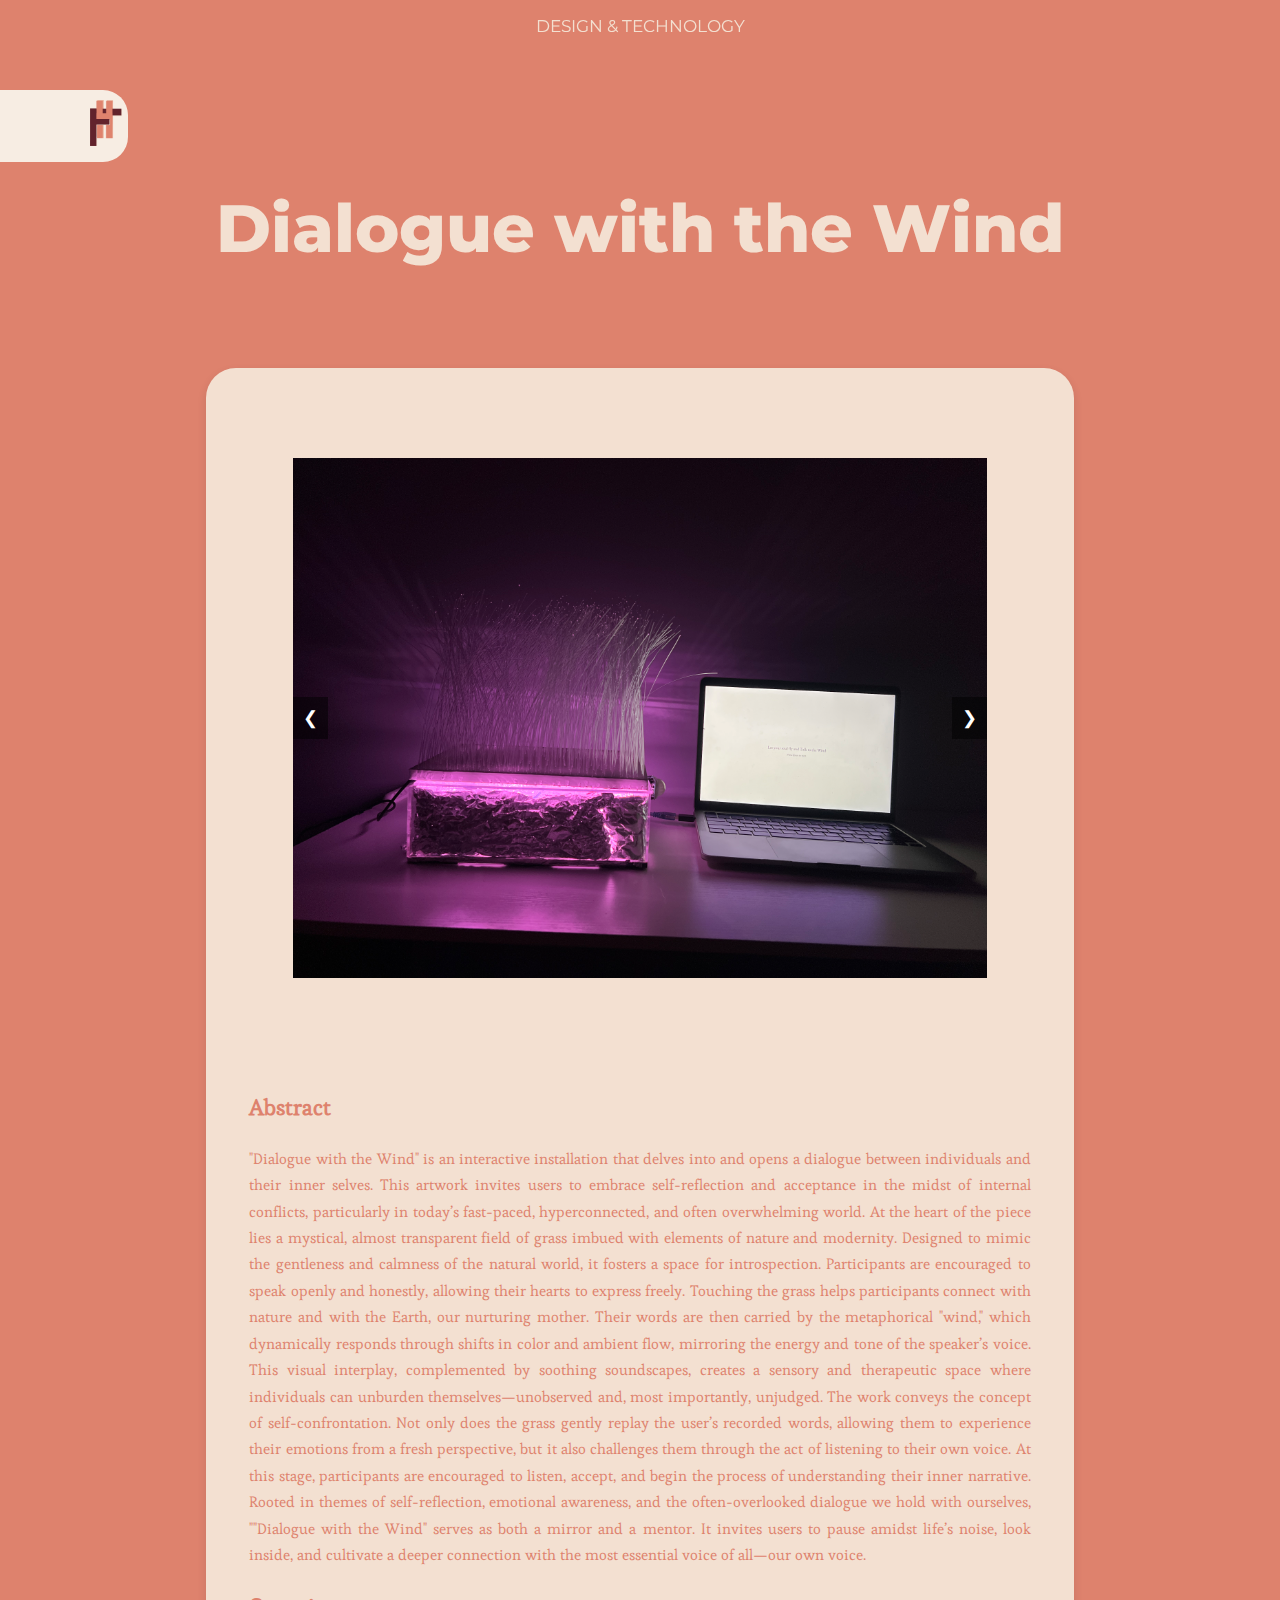
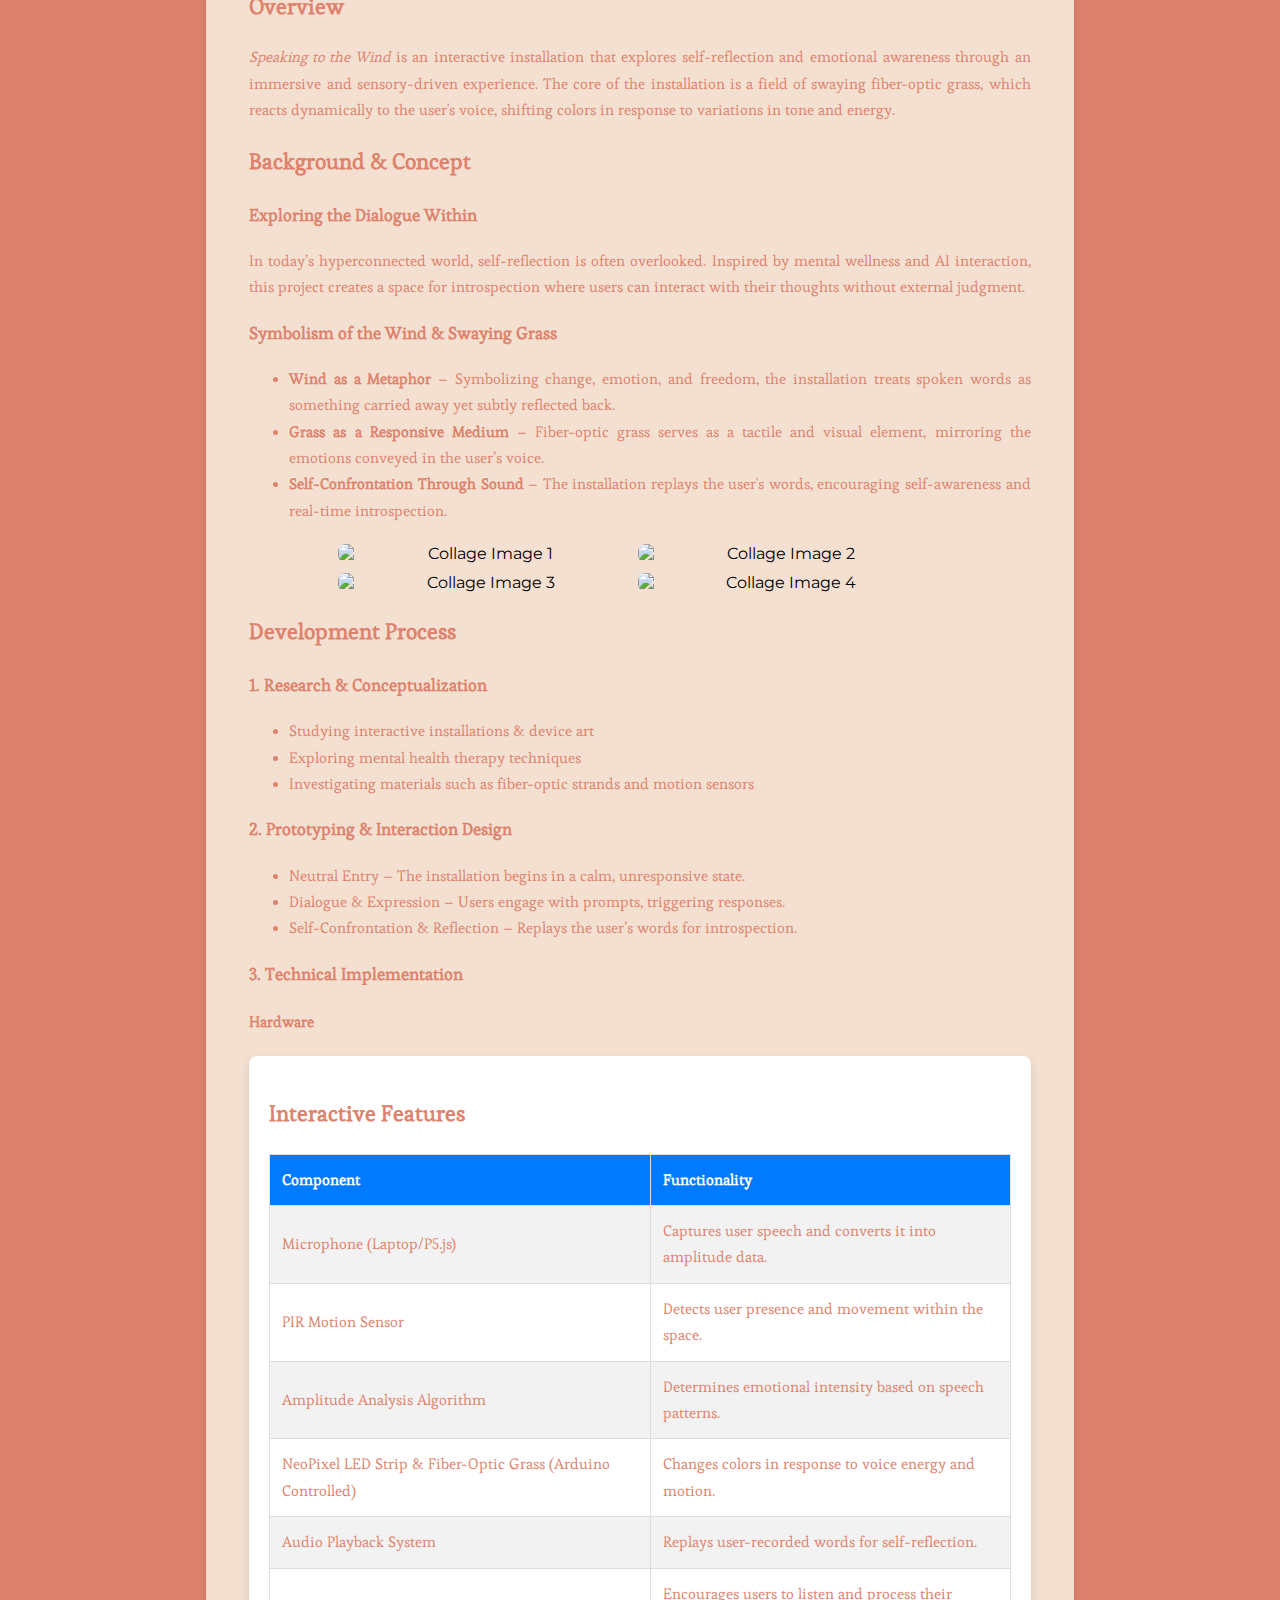
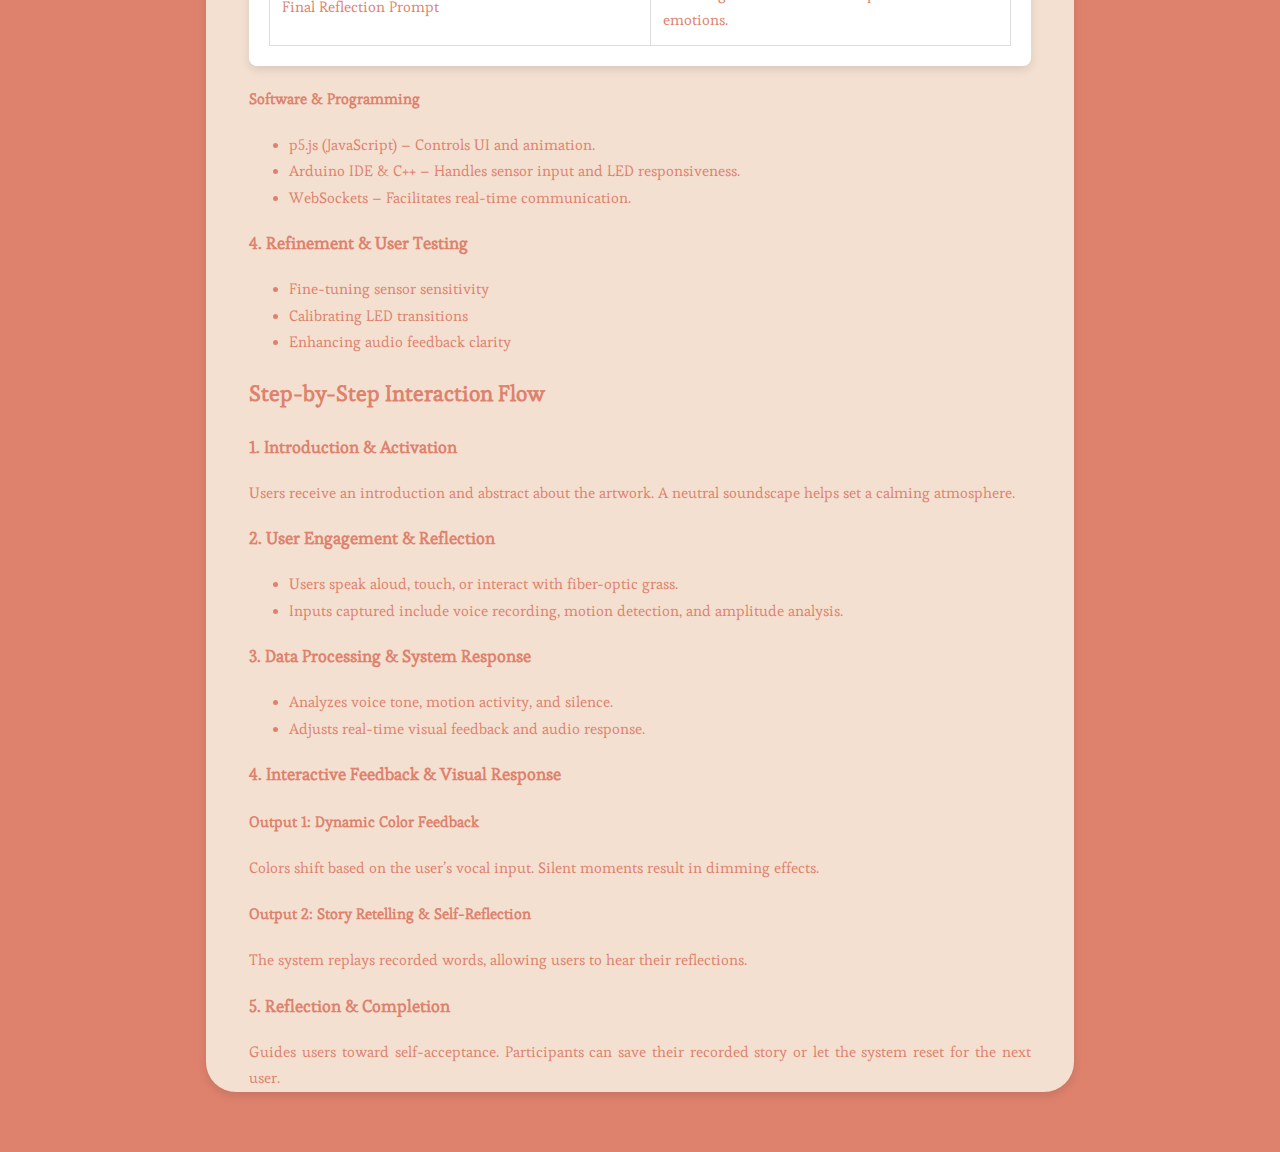
==== design&tech_dialogue.html @ aa722f59 "feb 3" ====
<!DOCTYPE html>
<html lang="en">
<head>
    <meta charset="UTF-8">
    <meta name="viewport" content="width=device-width, initial-scale=1.0, maximum-scale=1">
    <link href="design&tech_dialogue.css" rel="stylesheet">
    <!-- Fonts -->
    <link rel="preconnect" href="https://fonts.googleapis.com">
    <link rel="preconnect" href="https://fonts.gstatic.com" crossorigin>
    <link href="https://fonts.googleapis.com/css2?family=Montserrat:ital,wght@0,100..900;1,100..900&display=swap" rel="stylesheet">
    <link href="https://fonts.googleapis.com/css2?family=Pacifico&display=swap" rel="stylesheet">
    <link href="https://fonts.googleapis.com/css2?family=Esteban&display=swap" rel="stylesheet">
    <title>FELICIA TIFFANY HERTADA's PORTFOLIO WORK-DESIGN</title>
</head>
<body>
    <div id="white-overlay"></div>
    <div id="loader"></div>

    <div class="navigation">
        <div class="box">
            <img src="portfolio picture/logosmall.png" alt="" id="logosmall">
        </div>
        <ul class="navigationlist">
            <button class="navitem" id="home-link">Home</button>
            <button id="nav-hover">Work</button>
            <button class="navitem" id="creative-link">Creative</button>
            <button class="navitem" id="about-link">About</button>
            <button class="navitem" id="contact-link">Contact</button>
        </ul>
    </div>

    <header class="navbar">
        <div class="designitem item1"><a href="portfolio_work_design&technology.html">DESIGN & TECHNOLOGY</a></div>
    </header>
    
    <main>
        <div class="title">
            <h1>Dialogue with the Wind</h1>
        </div>

        <!-- Portfolio Section -->
        <section>
            <!-- <div class="artlist">
                <div class="art-container">
                    <div class="art-desc"> -->
                        <div class="container">
                        
                            <div class="slider-container">
                                <div class="slider" id="slider1">
                                <img class="slide" src="portfolio picture/design&tech/dialogue_main.JPG.jpg" alt="Slide 1">
                                <img class="slide" src="portfolio picture/design&tech/dialogue_2.JPG" alt="Slide 2">
                                <img class="slide" src="portfolio picture/design&tech/dialogue_3.JPG" alt="Slide 3">
                                <img class="slide" src="portfolio picture/design&tech/dialogue_4.JPG" alt="Slide 4">
                                <img class="slide" src="portfolio picture/design&tech/dialogue_5.JPG" alt="Slide 5">
                                 </div>
                                 <div class="navigation-buttons">
                                    <button class="prev" onclick="moveSlide(-1, 'slider1')">&#10094;</button>
                                    <button class="next" onclick="moveSlide(1, 'slider1')">&#10095;</button>
                                </div>
                            </div>
                            
                            <div class="desc">
                            <h2>Abstract</h2>
                            <p>"Dialogue with the Wind" is an interactive installation that delves into and opens a dialogue between individuals and their inner selves. This artwork invites users to embrace self-reflection and acceptance in the midst of internal conflicts, particularly in today’s fast-paced, hyperconnected, and often overwhelming world. At the heart of the piece lies a mystical, almost transparent field of grass imbued with elements of nature and modernity. Designed to mimic the gentleness and calmness of the natural world, it fosters a space for introspection.
                                Participants are encouraged to speak openly and honestly, allowing their hearts to express freely. Touching the grass helps participants connect with nature and with the Earth, our nurturing mother. Their words are then carried by the metaphorical "wind," which dynamically responds through shifts in color and ambient flow, mirroring the energy and tone of the speaker’s voice. This visual interplay, complemented by soothing soundscapes, creates a sensory and therapeutic space where individuals can unburden themselves—unobserved and, most importantly, unjudged.
                                The work conveys the concept of self-confrontation. Not only does the grass gently replay the user’s recorded words, allowing them to experience their emotions from a fresh perspective, but it also challenges them through the act of listening to their own voice. At this stage, participants are encouraged to listen, accept, and begin the process of understanding their inner narrative.
                                Rooted in themes of self-reflection, emotional awareness, and the often-overlooked dialogue we hold with ourselves, ""Dialogue with the Wind" serves as both a mirror and a mentor. It invites users to pause amidst life’s noise, look inside, and cultivate a deeper connection with the most essential voice of all—our own voice.
                            </p>
                            
                            <h2>Overview</h2>
                            <p><i>Speaking to the Wind</i> is an interactive installation that explores self-reflection and emotional awareness through an immersive and sensory-driven experience. The core of the installation is a field of swaying fiber-optic grass, which reacts dynamically to the user's voice, shifting colors in response to variations in tone and energy.</p>
                            
                            <h2>Background & Concept</h2>
                            <h3>Exploring the Dialogue Within</h3>
                            <p>In today’s hyperconnected world, self-reflection is often overlooked. Inspired by mental wellness and AI interaction, this project creates a space for introspection where users can interact with their thoughts without external judgment.</p>
                            
                            <h3>Symbolism of the Wind & Swaying Grass</h3>
                            <ul>
                                <li><b>Wind as a Metaphor</b> – Symbolizing change, emotion, and freedom, the installation treats spoken words as something carried away yet subtly reflected back.</li>
                                <li><b>Grass as a Responsive Medium</b> – Fiber-optic grass serves as a tactile and visual element, mirroring the emotions conveyed in the user’s voice.</li>
                                <li><b>Self-Confrontation Through Sound</b> – The installation replays the user's words, encouraging self-awareness and real-time introspection.</li>
                            </ul>
                            </div>
                            <div class="collage">
                                <img src="collage1.jpg" alt="Collage Image 1">
                                <img src="collage2.jpg" alt="Collage Image 2">
                                <img src="collage3.jpg" alt="Collage Image 3">
                                <img src="collage4.jpg" alt="Collage Image 4">
                            </div>

                            <div class="desc">
                            <h2>Development Process</h2>
                            <h3>1. Research & Conceptualization</h3>
                            <ul>
                                <li>Studying interactive installations & device art</li>
                                <li>Exploring mental health therapy techniques</li>
                                <li>Investigating materials such as fiber-optic strands and motion sensors</li>
                            </ul>
                            
                            <h3>2. Prototyping & Interaction Design</h3>
                            <ul>
                                <li>Neutral Entry – The installation begins in a calm, unresponsive state.</li>
                                <li>Dialogue & Expression – Users engage with prompts, triggering responses.</li>
                                <li>Self-Confrontation & Reflection – Replays the user’s words for introspection.</li>
                            </ul>
                            
                            <h3>3. Technical Implementation</h3>
                            <h4>Hardware</h4>
                            <div class="table-container">
                                <h2>Interactive Features</h2>
                                <table>
                                    <tr>
                                        <th>Component</th>
                                        <th>Functionality</th>
                                    </tr>
                                    <tr>
                                        <td>Microphone (Laptop/P5.js)</td>
                                        <td>Captures user speech and converts it into amplitude data.</td>
                                    </tr>
                                    <tr>
                                        <td>PIR Motion Sensor</td>
                                        <td>Detects user presence and movement within the space.</td>
                                    </tr>
                                    <tr>
                                        <td>Amplitude Analysis Algorithm</td>
                                        <td>Determines emotional intensity based on speech patterns.</td>
                                    </tr>
                                    <tr>
                                        <td>NeoPixel LED Strip & Fiber-Optic Grass (Arduino Controlled)</td>
                                        <td>Changes colors in response to voice energy and motion.</td>
                                    </tr>
                                    <tr>
                                        <td>Audio Playback System</td>
                                        <td>Replays user-recorded words for self-reflection.</td>
                                    </tr>
                                    <tr>
                                        <td>Final Reflection Prompt</td>
                                        <td>Encourages users to listen and process their emotions.</td>
                                    </tr>
                                </table>
                            </div>
                           
                            
                            <h4>Software & Programming</h4>
                            <ul>
                                <li>p5.js (JavaScript) – Controls UI and animation.</li>
                                <li>Arduino IDE & C++ – Handles sensor input and LED responsiveness.</li>
                                <li>WebSockets – Facilitates real-time communication.</li>
                            </ul>
                            
                            <h3>4. Refinement & User Testing</h3>
                            <ul>
                                <li>Fine-tuning sensor sensitivity</li>
                                <li>Calibrating LED transitions</li>
                                <li>Enhancing audio feedback clarity</li>
                            </ul>
                            
                            <h2>Step-by-Step Interaction Flow</h2>
                            <h3>1. Introduction & Activation</h3>
                            <p>Users receive an introduction and abstract about the artwork. A neutral soundscape helps set a calming atmosphere.</p>
                            
                            <h3>2. User Engagement & Reflection</h3>
                            <ul>
                                <li>Users speak aloud, touch, or interact with fiber-optic grass.</li>
                                <li>Inputs captured include voice recording, motion detection, and amplitude analysis.</li>
                            </ul>
                            
                            <h3>3. Data Processing & System Response</h3>
                            <ul>
                                <li>Analyzes voice tone, motion activity, and silence.</li>
                                <li>Adjusts real-time visual feedback and audio response.</li>
                            </ul>
                            
                            <h3>4. Interactive Feedback & Visual Response</h3>
                            <h4>Output 1: Dynamic Color Feedback</h4>
                            <p>Colors shift based on the user’s vocal input. Silent moments result in dimming effects.</p>
                            
                            <h4>Output 2: Story Retelling & Self-Reflection</h4>
                            <p>The system replays recorded words, allowing users to hear their reflections.</p>
                            
                            <h3>5. Reflection & Completion</h3>
                            <p>Guides users toward self-acceptance. Participants can save their recorded story or let the system reset for the next user.</p>
                            </div>
                        
                        
                        </div>
                  
                    <!-- <div class="image-container">
                        <img src="portfolio picture/design/idcard_mockup1.png" alt="Portfolio Image 1" class="art-item">
                    </div>
                </div>
               
                    <div class="grid1">
                        <div class="image-container">
                            <img src="portfolio picture/design/idcard_mockup2.png" alt="Portfolio Image 2" class="art-item">
                        </div>
                    </div>
                    <div class="grid2">
                        <div class="image-container">
                            <img src="portfolio picture/design/idcard_1.png" alt="Portfolio Image 3" class="art-item">
                        </div>
                        <div class="image-container">
                            <img src="portfolio picture/design/idcard_1_1.png" alt="Portfolio Image 4" class="art-item">
                        </div>
                    </div> -->
                
            </div>
        </section>
        
        
        
        
        
    </main>

    <script src="design&tech_dialogue.js"></script>
</body>
</html>
---- design&tech_dialogue.css ----
body {
    background-color: #DE826d;
    margin-top: 0;
    margin-left: 0;
    margin-right: 0;
}
main { 
    max-width: 1500px;
    margin-top:  10px; 
    font-family: 'Montserrat', sans-serif;
    background-color: #DE826d;
}


section { 
    max-width: 1500px; 
    margin: 20px auto; 
    padding: 20px 20px; 
    font-family: 'Montserrat', sans-serif;
}

img {
    width: 100%
}

a {
    text-decoration: none;
    color: inherit;
}

figure {
    width: 50%; 
    margin: auto; 
    text-align: center;
    font-family: 'Montserrat', sans-serif;
}

figcaption {
    max-width: 700px; 
    margin: auto; 
    text-align: center; 
    padding: 0 20px; 
    font-family: 'Montserrat', sans-serif;
}

@media only screen and (max-width: 600px) {
    
}
 
/* navigation bar */
.navbar {
    display: flex;                 
    justify-content: space-between; 
      
    padding: 0; 
    position: fixed;
    top: 0;    
    width: 100%; 
    height: 20px;      
}

.designitem {
    flex: 1;   
    font-family: "Montserrat", sans-serif;
    font-optical-sizing: auto;
    font-weight: 400;
    font-style: normal; 
    font-size: 13pt;                  
    text-align: center; 
    margin: auto;        
    color: #F3E0D1;          
    padding: 15px;              
    transition: background-color 0.3s;
}

.item1 {
    text-decoration: none;
   
}


.nav-item:hover {
    background-color: #62232D;   
    box-shadow: inset 5px -5px 7px rgba(0, 0, 0, 0.2);    
}
.navbar .designitem a{
    text-decoration: none;
    color: inherit;
}

/* navigation */
#nav-hover {
    color: #F3E0D1 !important;
    text-decoration: none;
}

.navigation {
    position: fixed;
    top : 10%;
    left: 0%;
    width:10% ;
    height: 40%;
}
.navigation .box{
    border-radius: 0px 25px 25px 0px;
    background-color: #F7EDE3;
    width: 100%;
    height:20%;
    left: 0%;
    top: 0%;
}

.box #logosmall {
    width: 32px;
    margin-right: 5px;
    margin-top: 10px;
    margin-left:70%;
}

.navigationlist{
    display: none;
    text-decoration: none;
    text-align: right;
    top :25%;
    right: 0%;
    list-style: none;
}
.navigation:hover .navigationlist,
.navigationlist:hover {
    display: block; 
}

.navigationlist button {
    font-family: "Montserrat", sans-serif;
    font-optical-sizing: auto;
    font-weight: 400;
    font-style: normal;
    font-size: 1rem;
    color: #62232D;
    line-height: 2;
    transition: transform 0.3s ease;
    text-decoration: none;
    color: inherit;
    background: transparent;
    border: none;
    padding-right: 10px;
}


.navigationlist .navitem:hover{
    transform: translateY(5px);
    color: #f28582 !important;
    text-decoration: none;
}

.navigationlist .navitem a {
    display: block;
    font-family: "Montserrat", sans-serif;
    font-size: 1rem;
    font-weight: 400;
    color: #62232D;
    text-decoration: none;
    padding-right: 10px;
    line-height: 2;
    transition: transform 0.3s ease;
}

.navigationlist .navitem a:hover {
    transform: translateY(5px);
    color: #f28582;
    text-decoration: none;
}


/* FOR DESCRIPTION */
.container {
    width: 70%;;
    margin: auto;
    background:#F3E0D1;
    border-radius: 30px;
    box-shadow: 0px 4px 10px rgba(0, 0, 0, 0.1);
    text-align: center;
    margin: auto;
    justify-items: center;
}
.desc {
    font-family: "Esteban", sans-serif;
    font-weight: 400;
    font-size: 11pt;
    line-height: 1.8;
    color: #DE826d;
    width: 90%;
    text-align: justify;
    margin: 20px;
}

.table-container {
    max-width: 800px;
    margin: auto;
    background: #fff;
    padding: 20px;
    border-radius: 8px;
    box-shadow: 0px 4px 10px rgba(0, 0, 0, 0.1);
}

table {
    width: 100%;
    border-collapse: collapse;
    margin-top: 20px;
}

th, td {
    border: 1px solid #ddd;
    padding: 12px;
    text-align: left;
}

th {
    background-color: #007bff;
    color: white;
}

tr:nth-child(even) {
    background-color: #f2f2f2;
}

.title {
    display: grid;        
    place-items: center;          
    height: 200px;          
    background-color: none; 
    margin-top:10%;
    margin-bottom: 0;
}
#portfoliotext {
    height: auto;
    text-align: center;
    max-width: 30%;
    margin:0;
    padding: 0;
    left: 50%;
}

.title h1 {
    font-family: "Montserrat", cursive;
    font-weight: 800;
    font-size: 50pt;
    color: #F3E0D1;
    margin: 0; 
    padding: 0;
}


/* Image etc */

.slider-container {
    position: relative;
    width: 80%;
    max-width: 1400px;
    align-items: center;
    align-content: center;
    overflow: hidden;
    
}

.slider {
    display: flex;
    transition: transform 0.5s ease-in-out;
}

.slide {
    min-width: 100%;
    display: flex;
    justify-content: center;
    align-items: center;
    transition: transform 0.5s ease;
    object-fit: contain;
    margin: auto;
    max-height:700px;
}

.slide img {
    width: 100%;
    
    object-fit: contain;

}
.navigation-buttons {
    position: absolute;
    top: 50%;
    width: 100%;
    display: flex;
    justify-content: space-between;
    transform: translateY(-50%);
}

.prev, .next {
    background-color: rgba(0, 0, 0, 0.5);
    color: white;
    border: none;
    padding: 10px;
    cursor: pointer;
    font-size: 18px;
}

.prev:hover, .next:hover {
    background-color: rgba(0, 0, 0, 0.8);
}

.table-container {
    margin-top: 20px;
}
.collage {
    display: flex;
    gap: 10px;
    flex-wrap: wrap;
}
.collage img {
    width: 48%;
    border-radius: 8px;
}


/* .artlist {
    padding: 10px;
    text-decoration: none;
    margin: 40px;
}

.art-container {
    display: grid;
    grid-template-columns: 1fr 1fr;
    text-align: center;
    margin: auto;
    padding: 20px;
    width: 100%;
    gap: 40px;
}

.art-desc {
    font-family: "Esteban", sans-serif;
    font-weight: 400;
    font-size: 11pt;
    line-height: 1.8;
    color: #F3E0D1;
    width: 100%;
    text-align: justify;
   
    
} */


.grid1 {
    display: grid;
    grid-template-columns: 1fr;

    margin: auto;
    padding: 20px;
    width: 100%;
    gap: 40px;
}
.grid2 {
    display: grid;
    grid-template-columns: 43% 56%; /* Two equal-width columns */
    margin: auto;
    padding: 20px;
    width: 100%;
    gap: 1%;
}



/* White Overlay */
#white-overlay {
    position: fixed;
    top: 0;
    left: 0;
    width: 100%;
    height: 100vh;
    background: white;
    z-index: 9999;
    opacity: 1;
    transition: opacity 3s ease;
}



#loader {
    position: absolute;
    top: 50%;
    left: 50%;
    background-color: white;
    width: 100%;
    height: 100vh;
    z-index: 99; 
    clip-path: circle(0% at 50% 50%);
    transform: translate(-50%, -50%);
    transition: clip-path 3s ease-in-out, opacity 2s ease-in-out;
    opacity: 1;
  }
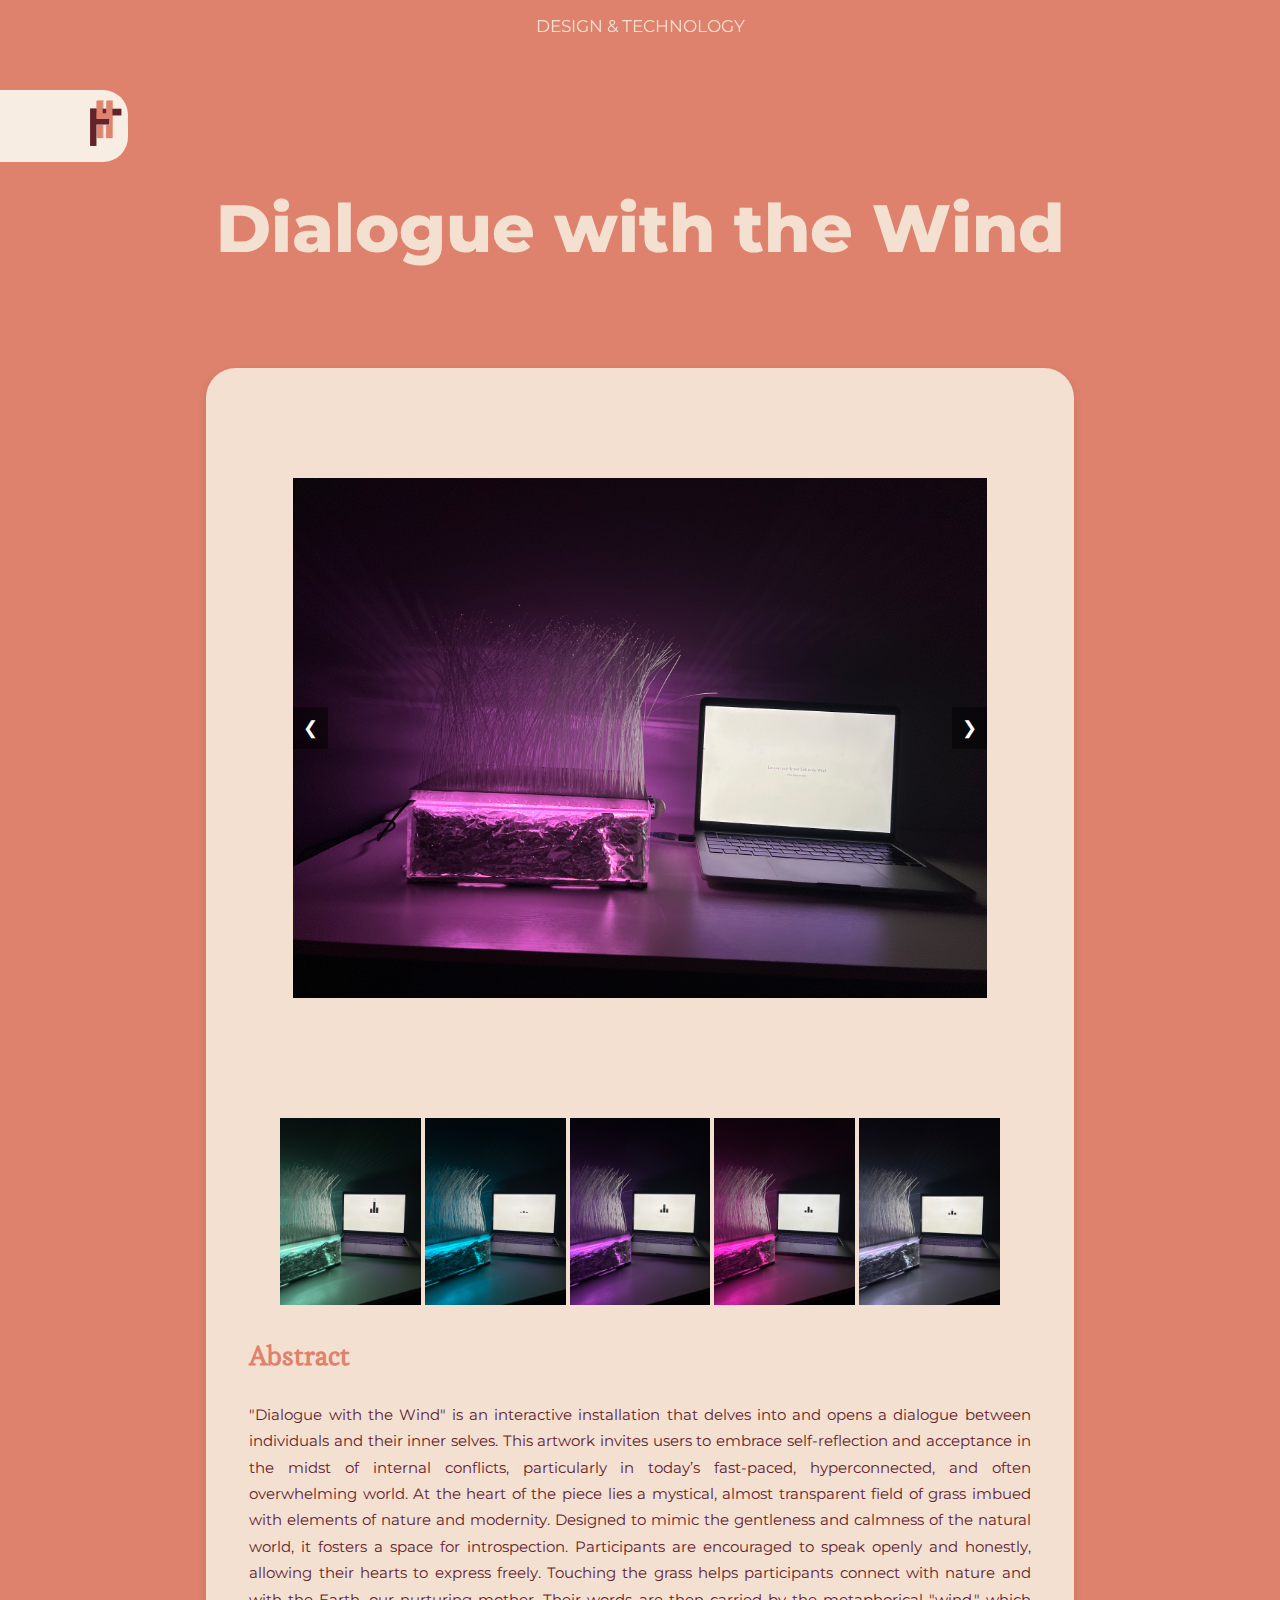
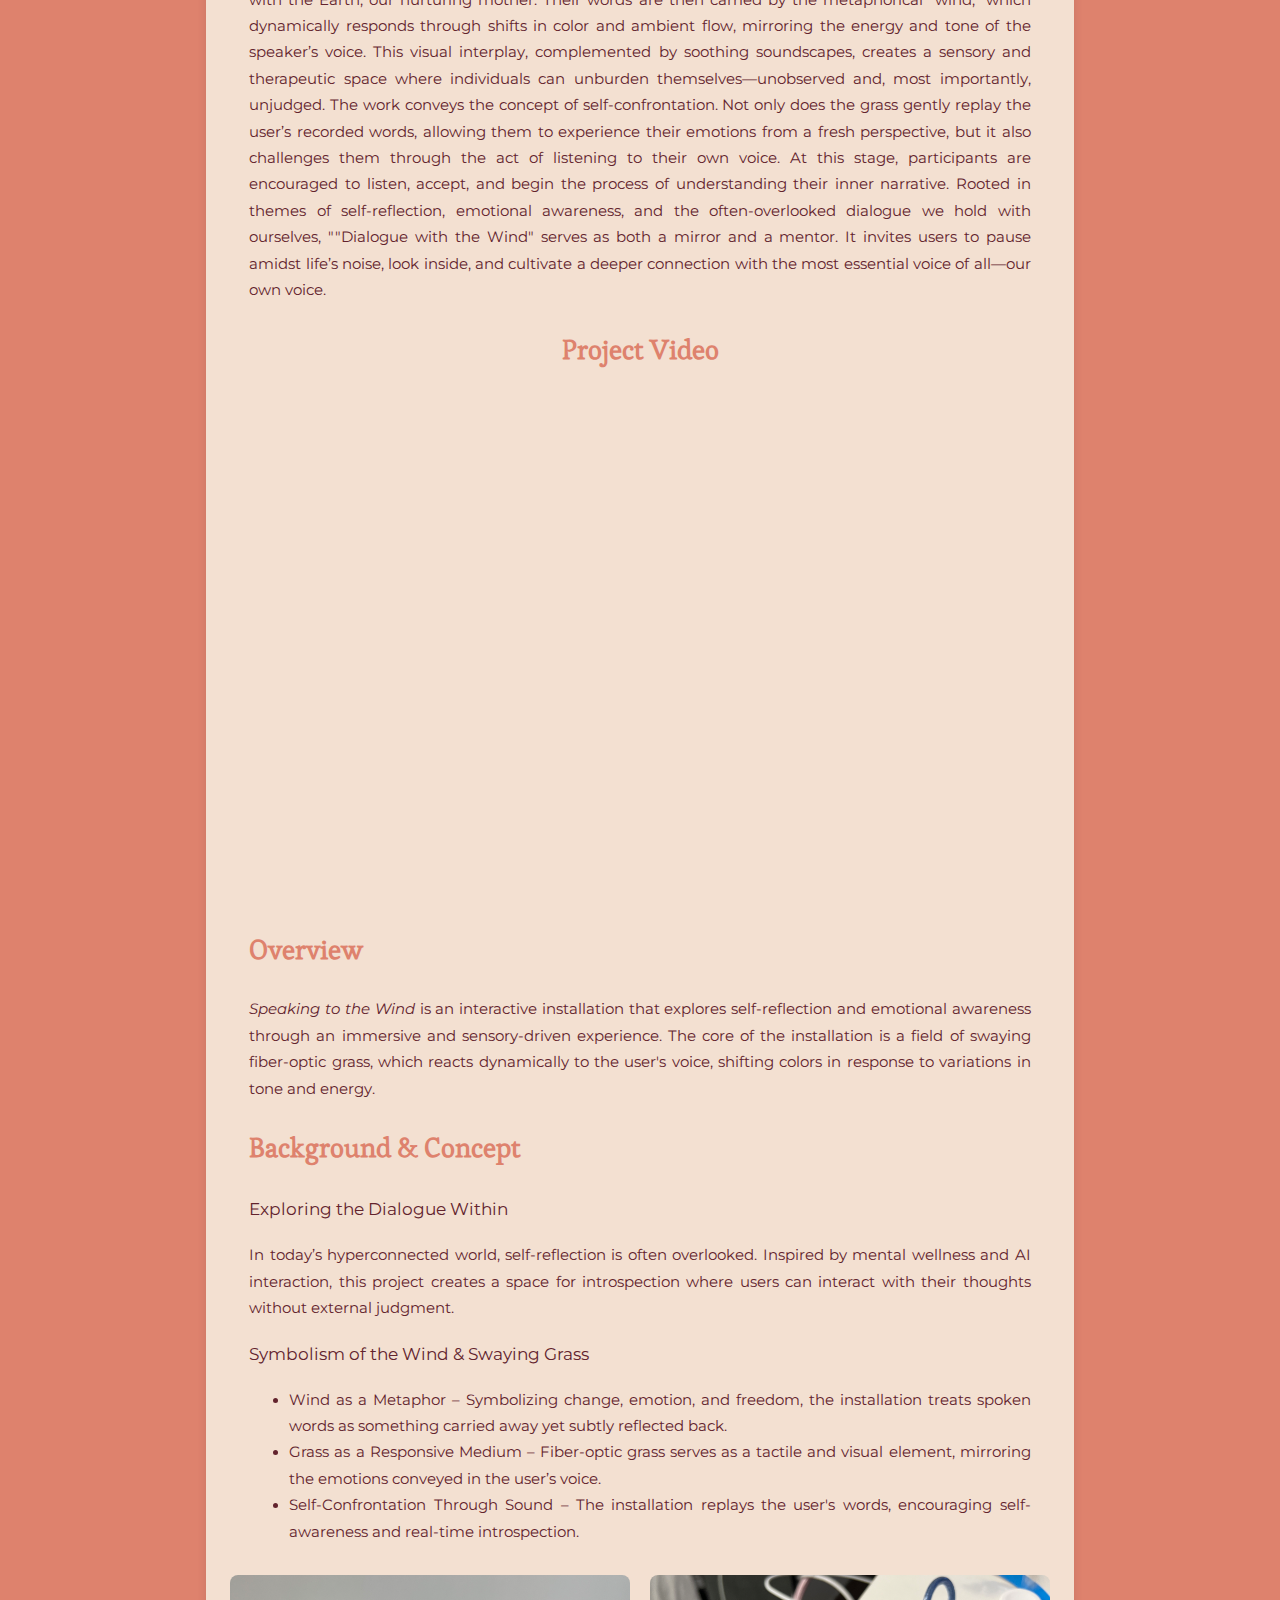
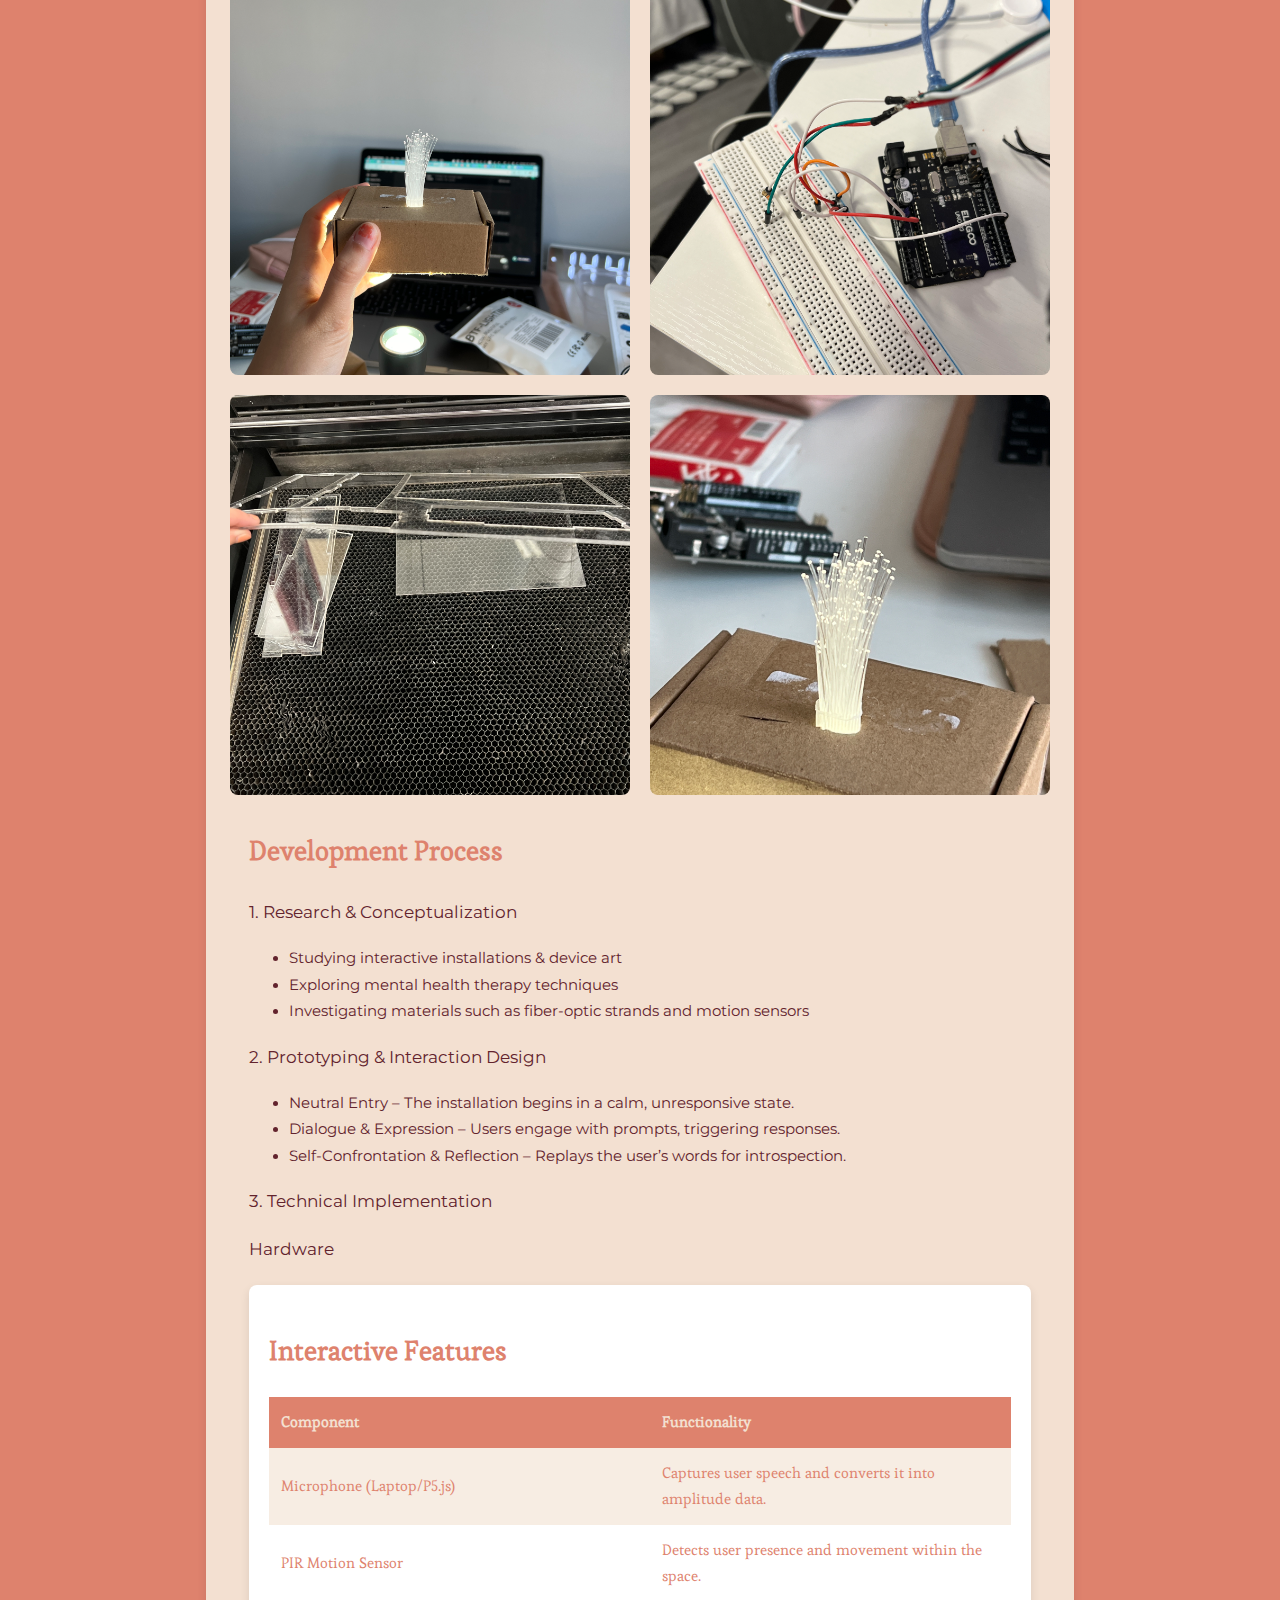
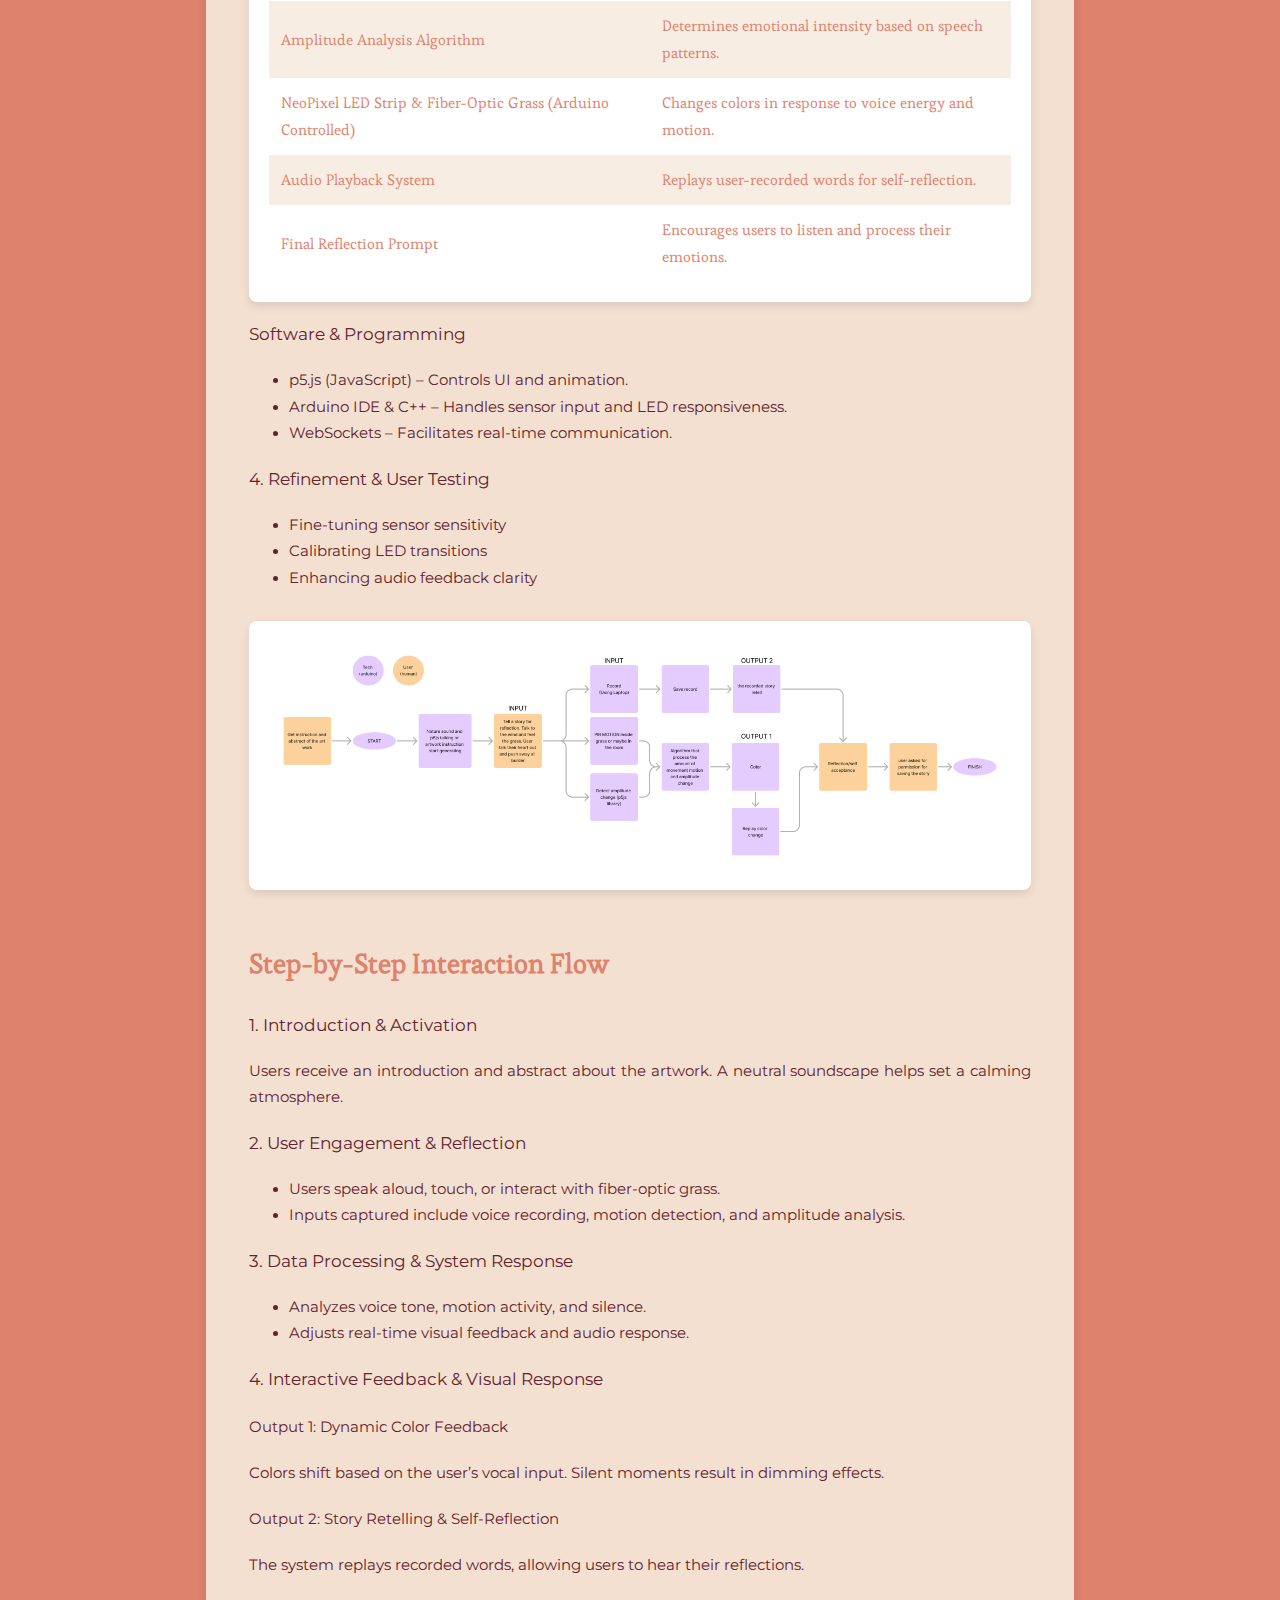
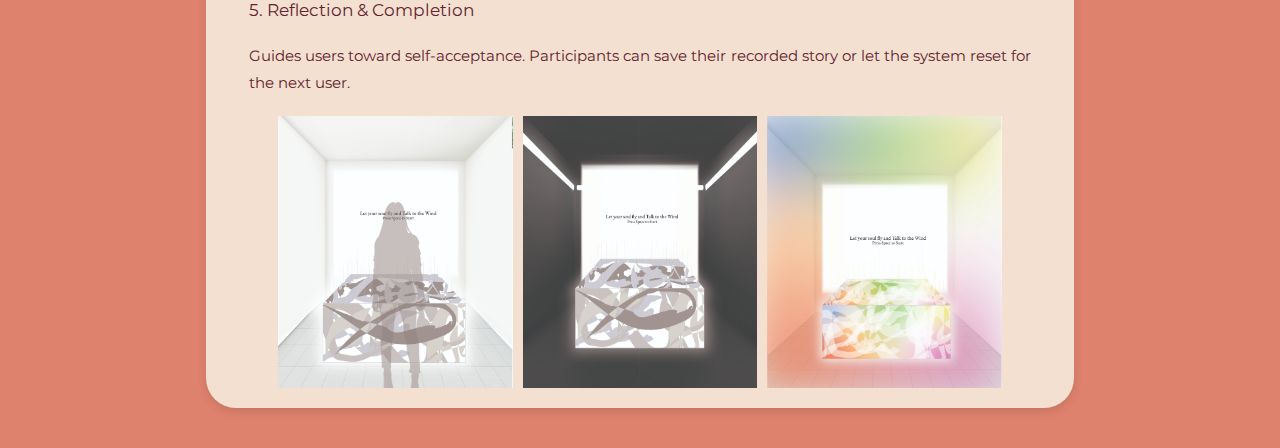
==== commit c9a29803: "push" ====
--- a/design&tech_dialogue.html
+++ b/design&tech_dialogue.html
@@ -58,6 +58,13 @@
                                     <button class="next" onclick="moveSlide(1, 'slider1')">&#10095;</button>
                                 </div>
                             </div>
+                            <div class="colorfulimage">
+                                <img src="portfolio picture/design&tech/dialogue_green.jpg" alt="green dialogue">
+                                <img src="portfolio picture/design&tech/dialogue_blue.jpg" alt="blue dialogue">
+                                <img src="portfolio picture/design&tech/dialogue_purple.jpg" alt="purple dialogue">
+                                <img src="portfolio picture/design&tech/dialogue_pink.jpg" alt="pink dialogue">
+                                <img src="portfolio picture/design&tech/dialogue_white.jpg" alt="white dialogue">
+                            </div>
                             
                             <div class="desc">
                             <h2>Abstract</h2>
@@ -67,6 +74,10 @@
                                 Rooted in themes of self-reflection, emotional awareness, and the often-overlooked dialogue we hold with ourselves, ""Dialogue with the Wind" serves as both a mirror and a mentor. It invites users to pause amidst life’s noise, look inside, and cultivate a deeper connection with the most essential voice of all—our own voice.
                             </p>
                             
+                            <div class="video-container">
+                                <h2>Project Video</h2>
+                                <iframe width="560" height="315" src="https://www.youtube.com/embed/n4Ck7bPdwnQ" frameborder="0" allowfullscreen></iframe>
+                            </div>
                             <h2>Overview</h2>
                             <p><i>Speaking to the Wind</i> is an interactive installation that explores self-reflection and emotional awareness through an immersive and sensory-driven experience. The core of the installation is a field of swaying fiber-optic grass, which reacts dynamically to the user's voice, shifting colors in response to variations in tone and energy.</p>
                             
@@ -76,16 +87,16 @@
                             
                             <h3>Symbolism of the Wind & Swaying Grass</h3>
                             <ul>
-                                <li><b>Wind as a Metaphor</b> – Symbolizing change, emotion, and freedom, the installation treats spoken words as something carried away yet subtly reflected back.</li>
-                                <li><b>Grass as a Responsive Medium</b> – Fiber-optic grass serves as a tactile and visual element, mirroring the emotions conveyed in the user’s voice.</li>
-                                <li><b>Self-Confrontation Through Sound</b> – The installation replays the user's words, encouraging self-awareness and real-time introspection.</li>
+                                <li>Wind as a Metaphor – Symbolizing change, emotion, and freedom, the installation treats spoken words as something carried away yet subtly reflected back.</li>
+                                <li>Grass as a Responsive Medium – Fiber-optic grass serves as a tactile and visual element, mirroring the emotions conveyed in the user’s voice.</li>
+                                <li>Self-Confrontation Through Sound – The installation replays the user's words, encouraging self-awareness and real-time introspection.</li>
                             </ul>
                             </div>
                             <div class="collage">
-                                <img src="collage1.jpg" alt="Collage Image 1">
-                                <img src="collage2.jpg" alt="Collage Image 2">
-                                <img src="collage3.jpg" alt="Collage Image 3">
-                                <img src="collage4.jpg" alt="Collage Image 4">
+                                <img src="portfolio picture/design&tech/dialogue_process.JPG" alt="Collage Image 1">
+                                <img src="portfolio picture/design&tech/dialogue_process2.JPG" alt="Collage Image 2">
+                                <img src="portfolio picture/design&tech/dialogue_process3.JPG" alt="Collage Image 3">
+                                <img src="portfolio picture/design&tech/IMG_0617.JPG" alt="Collage Image 4">
                             </div>
 
                             <div class="desc">
@@ -105,7 +116,7 @@
                             </ul>
                             
                             <h3>3. Technical Implementation</h3>
-                            <h4>Hardware</h4>
+                            <h3>Hardware</h3>
                             <div class="table-container">
                                 <h2>Interactive Features</h2>
                                 <table>
@@ -141,7 +152,7 @@
                             </div>
                            
                             
-                            <h4>Software & Programming</h4>
+                            <h3>Software & Programming</h3>
                             <ul>
                                 <li>p5.js (JavaScript) – Controls UI and animation.</li>
                                 <li>Arduino IDE & C++ – Handles sensor input and LED responsiveness.</li>
@@ -154,7 +165,9 @@
                                 <li>Calibrating LED transitions</li>
                                 <li>Enhancing audio feedback clarity</li>
                             </ul>
-                            
+                            <div class="flowchart">
+                                <img src="portfolio picture/design&tech/block diagram.png" alt="flowchart">
+                            </div>
                             <h2>Step-by-Step Interaction Flow</h2>
                             <h3>1. Introduction & Activation</h3>
                             <p>Users receive an introduction and abstract about the artwork. A neutral soundscape helps set a calming atmosphere.</p>
@@ -181,7 +194,13 @@
                             <h3>5. Reflection & Completion</h3>
                             <p>Guides users toward self-acceptance. Participants can save their recorded story or let the system reset for the next user.</p>
                             </div>
-                        
+                            
+                            <div class="mockupimage">
+                                <img src="portfolio picture/design&tech/dialogue_mockup person@300x-100.jpg" alt="green dialogue">
+                                <img src="portfolio picture/design&tech/dialogue_mockup2@300x-100.jpg" alt="blue dialogue">
+                                <img src="portfolio picture/design&tech/dialogue_mockup3@300x-100.jpg" alt="purple dialogue">
+                                
+                            </div>
                         
                         </div>
                   
--- a/design&tech_dialogue.css
+++ b/design&tech_dialogue.css
@@ -182,6 +182,7 @@
     text-align: center;
     margin: auto;
     justify-items: center;
+    padding-bottom: 20px;
 }
 .desc {
     font-family: "Esteban", sans-serif;
@@ -194,6 +195,31 @@
     margin: 20px;
 }
 
+.desc h2{
+    font-weight: 600;
+    color:#DE826d;
+    font-size: 20pt;
+}
+.desc p,ul,h3,h4{
+    color:#62232D;
+    font-weight: 400;
+    font-family:'Montserrat', sans-serif;
+}
+.flowchart{
+    display: flex;
+    justify-content: center;
+    margin-top: 30px;
+    margin-bottom: 50px;
+}
+.flowchart img {
+    width: 100%;
+    background-color:#fff;
+    border-radius: 8px;
+    box-shadow: 0px 4px 10px rgba(0, 0, 0, 0.1);
+}
+
+/* TABLE */
+
 .table-container {
     max-width: 800px;
     margin: auto;
@@ -210,18 +236,18 @@
 }
 
 th, td {
-    border: 1px solid #ddd;
+    border: 1px #F7EDE3;
     padding: 12px;
     text-align: left;
 }
 
 th {
-    background-color: #007bff;
-    color: white;
+    background-color:#DE826d;
+    color: #F3E0D1;
 }
 
 tr:nth-child(even) {
-    background-color: #f2f2f2;
+    background-color: #F7EDE3;
 }
 
 .title {
@@ -254,6 +280,7 @@
 /* Image etc */
 
 .slider-container {
+    display: flex;
     position: relative;
     width: 80%;
     max-width: 1400px;
@@ -261,11 +288,13 @@
     align-content: center;
     overflow: hidden;
     
+    margin-bottom: 30px;
 }
 
 .slider {
     display: flex;
     transition: transform 0.5s ease-in-out;
+    margin-top: 20px;
 }
 
 .slide {
@@ -310,17 +339,65 @@
 .table-container {
     margin-top: 20px;
 }
+
+
 .collage {
     display: flex;
+    gap: 20px;
+    flex-wrap: wrap;
+    justify-content: center;
+    width: 100%;
+    height: auto;
+    overflow: hidden; 
+    padding: 10px; 
+    margin: 20px;
+}
+
+.collage img {
+    border-radius: 8px;
+    width: calc(33.333% - 10px);
+    height: 400px;
+    object-fit: cover;
+    min-width: 400px;
+}
+
+
+.colorfulimage {
+    display: flexbox;
+    flex-direction: column;
+    margin: 0;
+    width: 90%;
+    
+}
+
+.colorfulimage img{
+    width: 18%;
+}
+
+.mockupimage  {
+    display: flex;
+    flex-direction: row;
+    margin: 0;
+    width: 90%;
+    justify-content: center;
+    object-fit: fill;
     gap: 10px;
-    flex-wrap: wrap;
-}
-.collage img {
-    width: 48%;
-    border-radius: 8px;
-}
-
-
+    
+}
+
+.mockupimage img{
+    width: 30%;
+}
+
+.video-container {
+    margin-top: 20px;
+    text-align: center;
+}
+.video-container iframe {
+    width: 100%;
+    height: 500px;
+    border-radius: 10px;
+}
 /* .artlist {
     padding: 10px;
     text-decoration: none;
